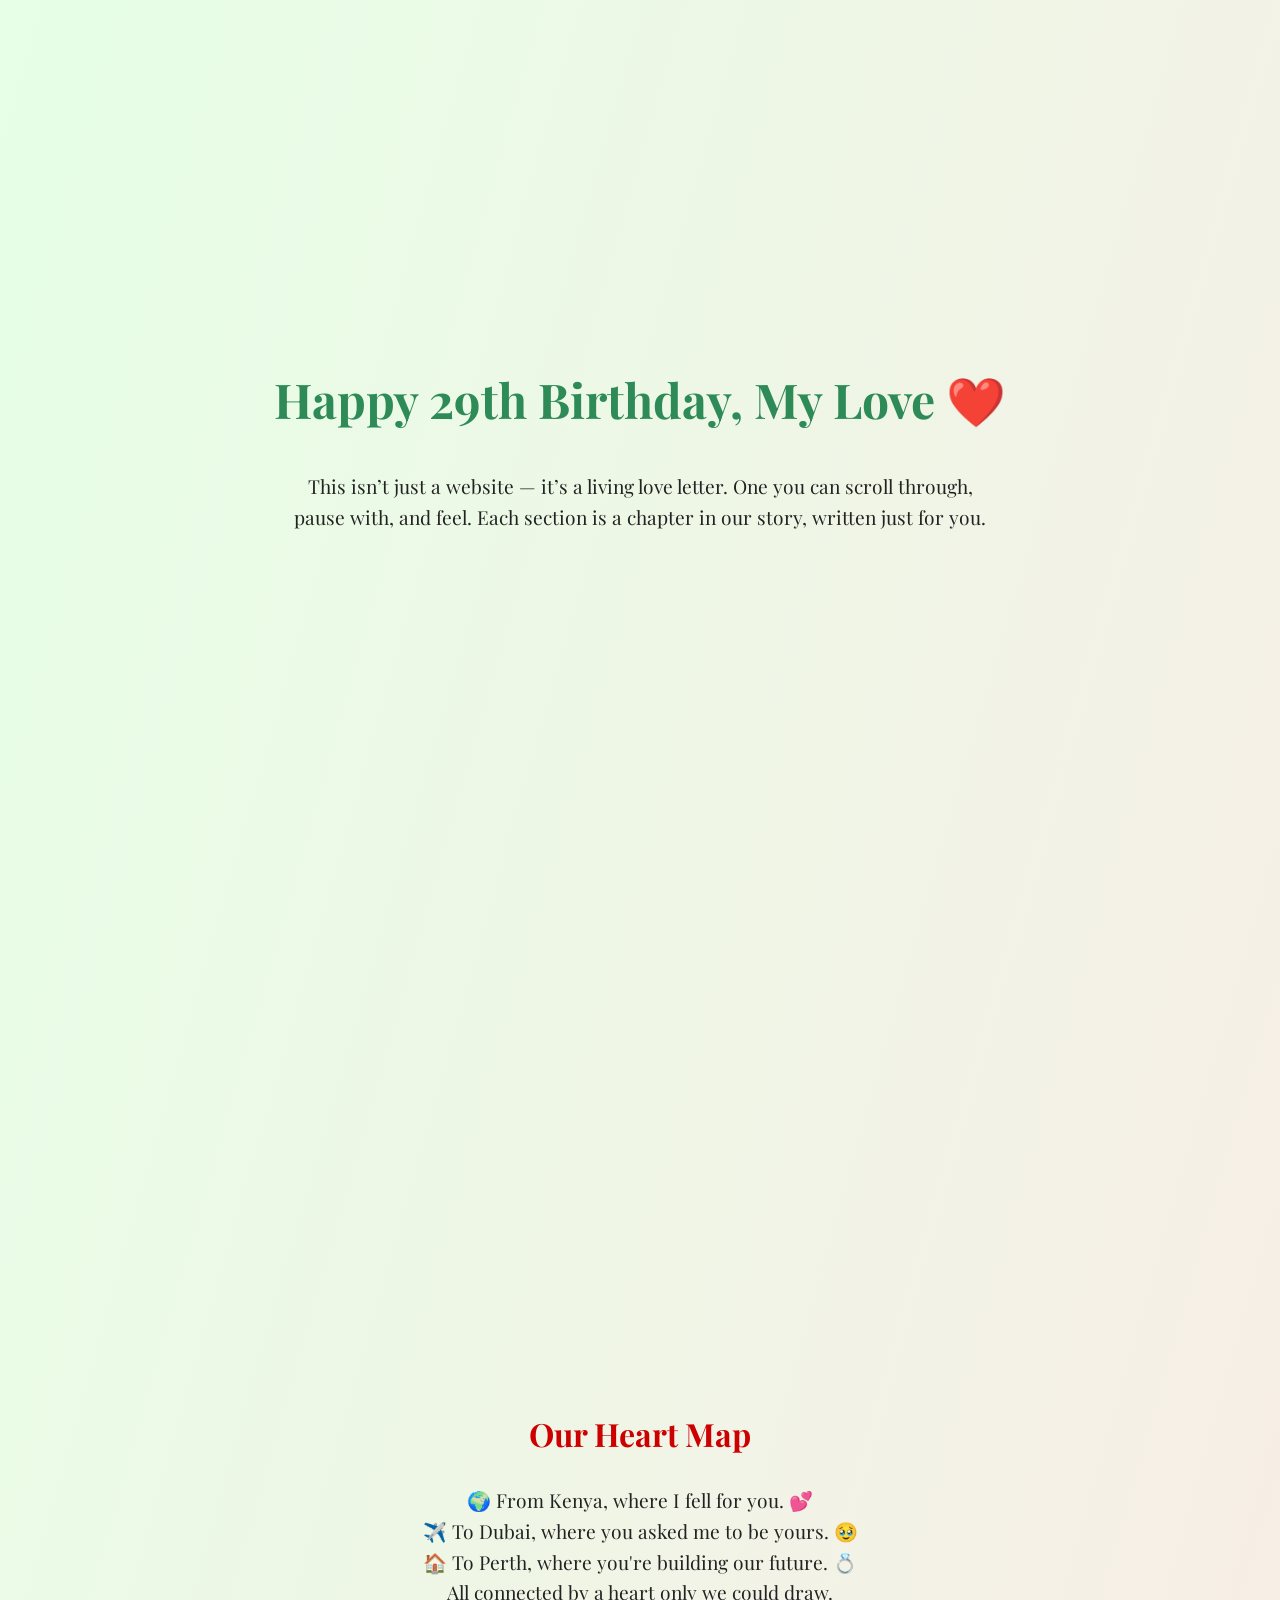
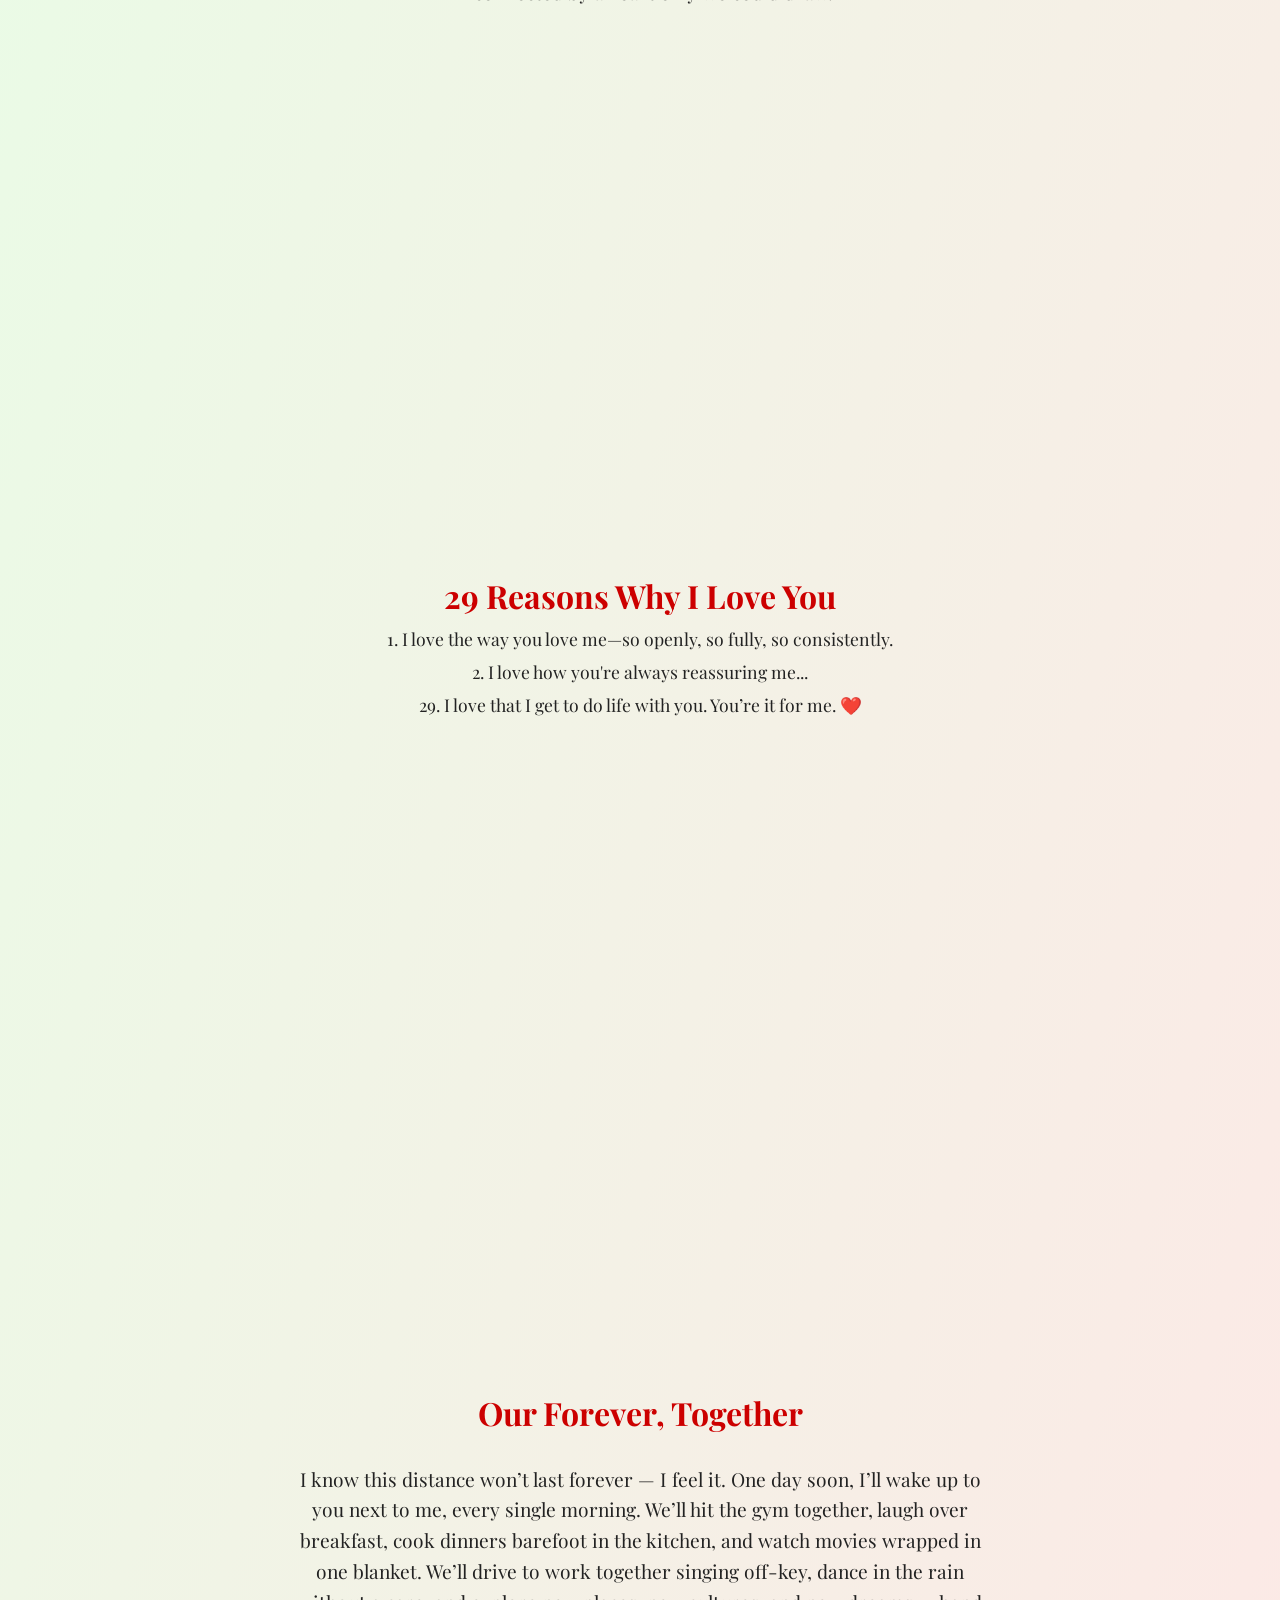
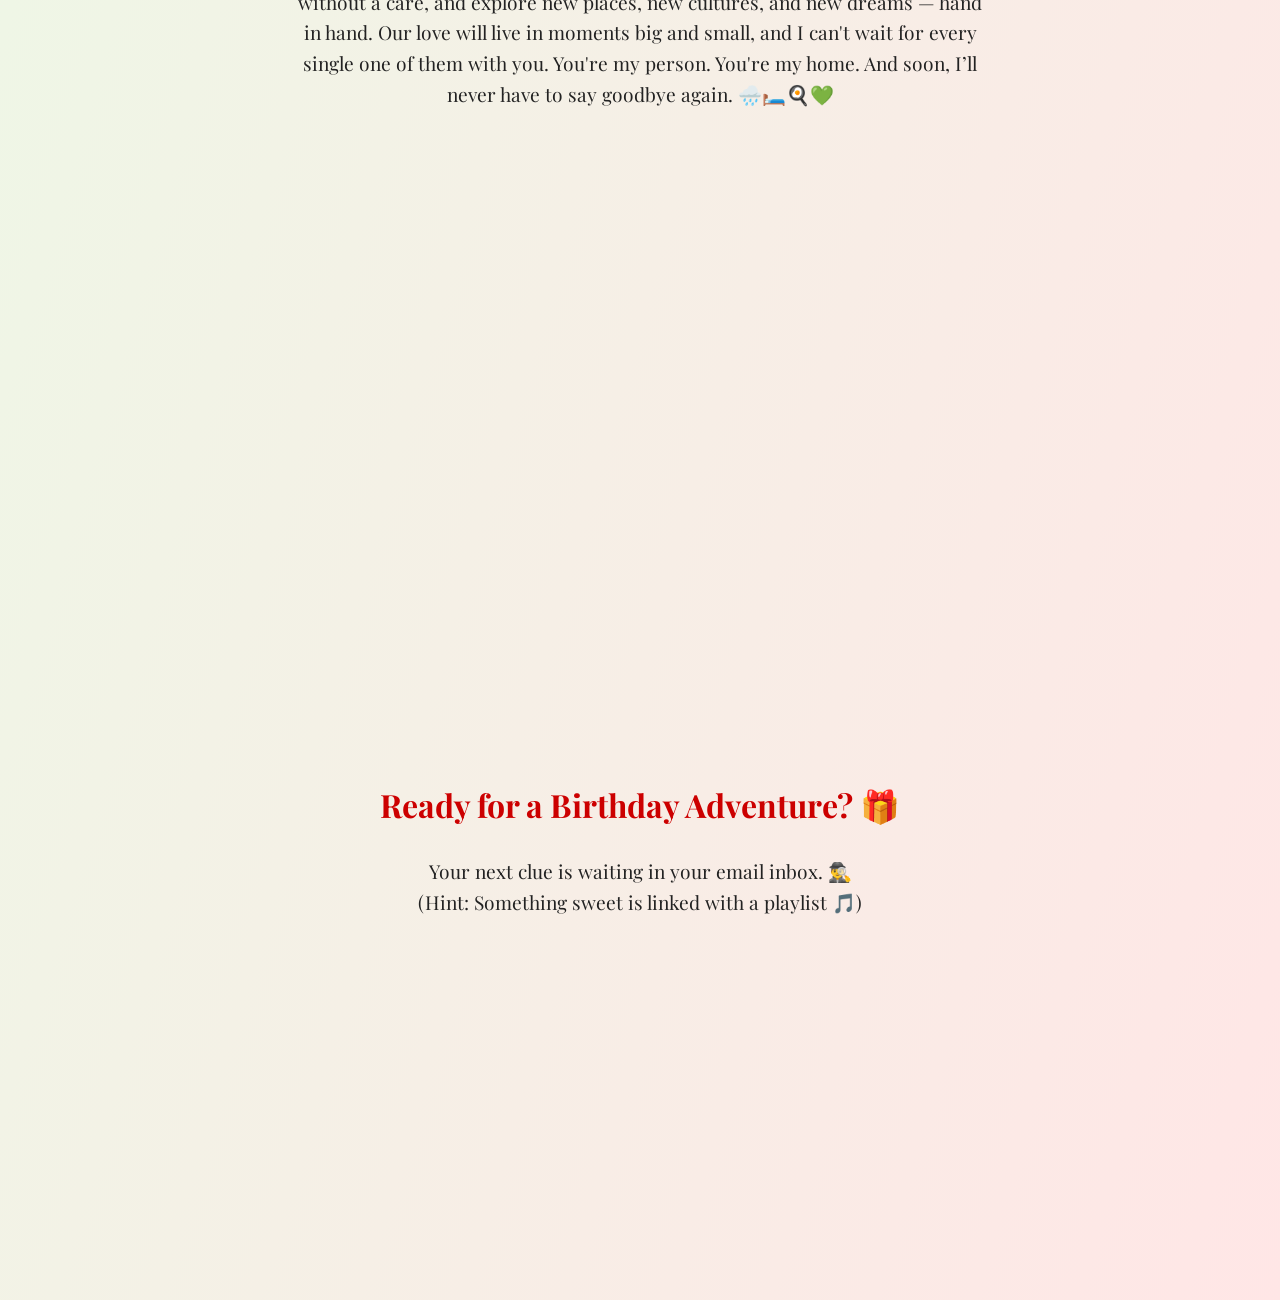
==== index.html @ 6cd581dd "Create index.html" ====
<!DOCTYPE html>
<html lang="en">
<head>
  <meta charset="UTF-8" />
  <meta name="viewport" content="width=device-width, initial-scale=1.0" />
  <title>Happy Birthday, My Love</title>
  <link rel="stylesheet" href="https://cdnjs.cloudflare.com/ajax/libs/font-awesome/6.0.0/css/all.min.css">
  <link href="https://fonts.googleapis.com/css2?family=Playfair+Display:wght@500;700&display=swap" rel="stylesheet">
  <style>
    * { margin: 0; padding: 0; box-sizing: border-box; }
    body {
      font-family: 'Playfair Display', serif;
      background: linear-gradient(to bottom right, #e6ffe6, #ffe6e6);
      color: #222;
      scroll-behavior: smooth;
    }
    section {
      padding: 80px 20px;
      min-height: 100vh;
      display: flex;
      flex-direction: column;
      justify-content: center;
      align-items: center;
      text-align: center;
      transition: all 0.5s ease-in-out;
    }
    h1 { font-size: 3em; color: #2e8b57; margin-bottom: 20px; }
    h2 { font-size: 2em; color: #cc0000; margin-bottom: 10px; }
    p { max-width: 700px; font-size: 1.2em; line-height: 1.6; margin-top: 20px; }
    .reasons-list li {
      list-style: none;
      margin-bottom: 10px;
      font-size: 1.1em;
    }
    .map {
      width: 100%;
      max-width: 600px;
      margin: 30px auto;
      animation: drawPath 3s forwards;
    }
    @keyframes drawPath {
      from { stroke-dashoffset: 300; }
      to { stroke-dashoffset: 0; }
    }
    .globe {
      width: 300px;
      height: 300px;
      border-radius: 50%;
      background: url('https://upload.wikimedia.org/wikipedia/commons/9/97/Rotating_earth_%28large%29.gif') no-repeat center/cover;
      margin-bottom: 20px;
    }
  </style>
</head>
<body>

<!-- Intro Page -->
<section id="intro">
  <h1>Happy 29th Birthday, My Love ❤️</h1>
  <p>This isn’t just a website — it’s a living love letter. One you can scroll through, pause with, and feel. Each section is a chapter in our story, written just for you.</p>
</section>

<!-- Globe + Love Map -->
<section id="love-map">
  <div class="globe"></div>
  <h2>Our Heart Map</h2>
  <p>🌍 From Kenya, where I fell for you. 💕<br>
     ✈️ To Dubai, where you asked me to be yours. 🥹<br>
     🏠 To Perth, where you're building our future. 💍<br>
     All connected by a heart only we could draw.</p>
</section>

<!-- 29 Reasons -->
<section id="reasons">
  <h2>29 Reasons Why I Love You</h2>
  <ul class="reasons-list">
    <li>1. I love the way you love me—so openly, so fully, so consistently.</li>
    <li>2. I love how you're always reassuring me...</li>
    <!-- Continue list up to 29 -->
    <li>29. I love that I get to do life with you. You’re it for me. ❤️</li>
  </ul>
</section>

<!-- Future Together -->
<section id="future">
  <h2>Our Forever, Together</h2>
  <p>I know this distance won’t last forever — I feel it. One day soon, I’ll wake up to you next to me, every single morning. We’ll hit the gym together, laugh over breakfast, cook dinners barefoot in the kitchen, and watch movies wrapped in one blanket. We’ll drive to work together singing off-key, dance in the rain without a care, and explore new places, new cultures, and new dreams — hand in hand. Our love will live in moments big and small, and I can't wait for every single one of them with you. You're my person. You're my home. And soon, I’ll never have to say goodbye again. 🌧️🛏️🍳💚</p>
</section>

<!-- Scavenger Hunt -->
<section id="hunt">
  <h2>Ready for a Birthday Adventure? 🎁</h2>
  <p>Your next clue is waiting in your email inbox. 🕵️‍♂️<br>
     (Hint: Something sweet is linked with a playlist 🎵)</p>
</section>

</body>
</html>
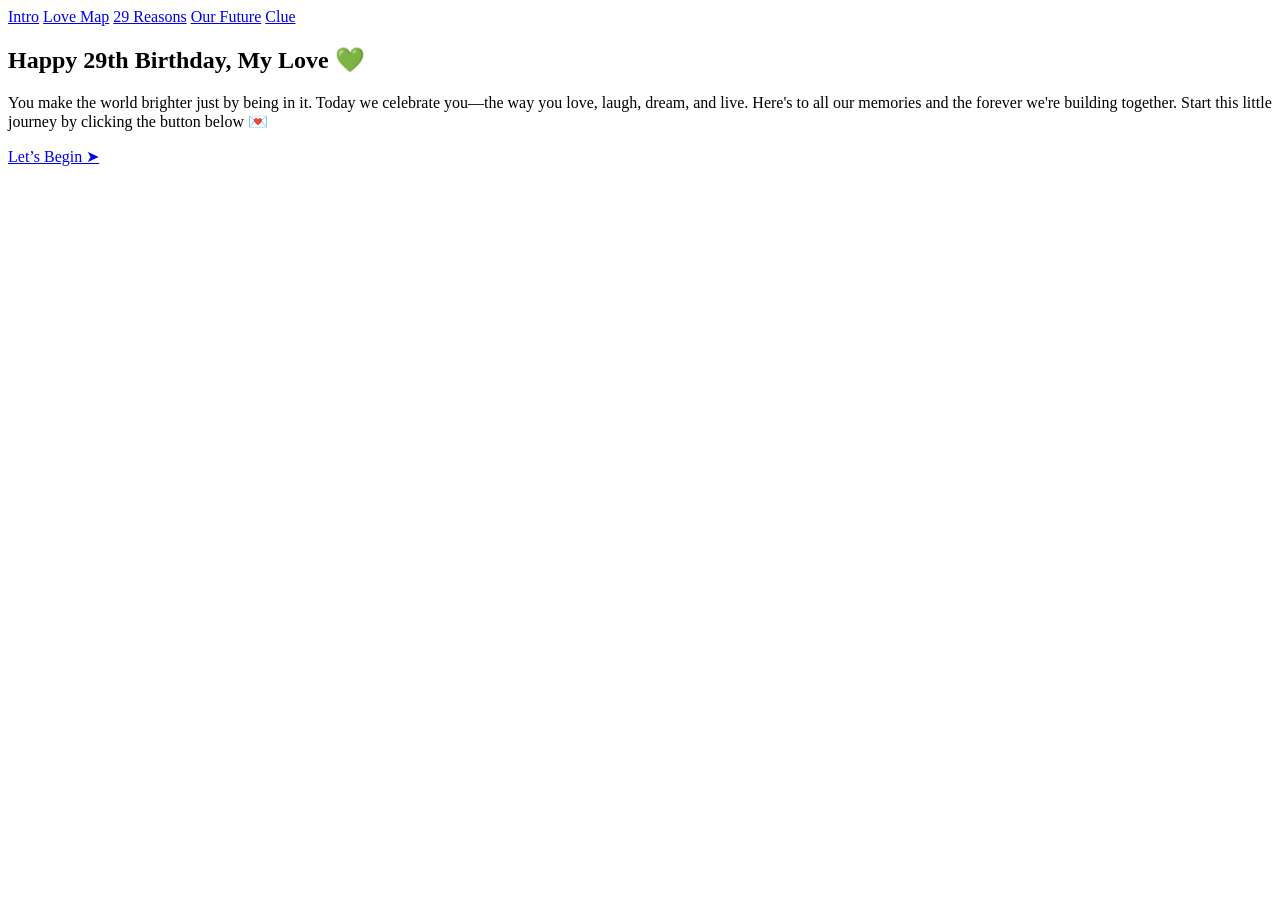
==== commit 78c73c4f: "Update index.html" ====
--- a/index.html
+++ b/index.html
@@ -1,97 +1,25 @@
+<!-- index.html -->
 <!DOCTYPE html>
 <html lang="en">
 <head>
   <meta charset="UTF-8" />
   <meta name="viewport" content="width=device-width, initial-scale=1.0" />
   <title>Happy Birthday, My Love</title>
-  <link rel="stylesheet" href="https://cdnjs.cloudflare.com/ajax/libs/font-awesome/6.0.0/css/all.min.css">
-  <link href="https://fonts.googleapis.com/css2?family=Playfair+Display:wght@500;700&display=swap" rel="stylesheet">
-  <style>
-    * { margin: 0; padding: 0; box-sizing: border-box; }
-    body {
-      font-family: 'Playfair Display', serif;
-      background: linear-gradient(to bottom right, #e6ffe6, #ffe6e6);
-      color: #222;
-      scroll-behavior: smooth;
-    }
-    section {
-      padding: 80px 20px;
-      min-height: 100vh;
-      display: flex;
-      flex-direction: column;
-      justify-content: center;
-      align-items: center;
-      text-align: center;
-      transition: all 0.5s ease-in-out;
-    }
-    h1 { font-size: 3em; color: #2e8b57; margin-bottom: 20px; }
-    h2 { font-size: 2em; color: #cc0000; margin-bottom: 10px; }
-    p { max-width: 700px; font-size: 1.2em; line-height: 1.6; margin-top: 20px; }
-    .reasons-list li {
-      list-style: none;
-      margin-bottom: 10px;
-      font-size: 1.1em;
-    }
-    .map {
-      width: 100%;
-      max-width: 600px;
-      margin: 30px auto;
-      animation: drawPath 3s forwards;
-    }
-    @keyframes drawPath {
-      from { stroke-dashoffset: 300; }
-      to { stroke-dashoffset: 0; }
-    }
-    .globe {
-      width: 300px;
-      height: 300px;
-      border-radius: 50%;
-      background: url('https://upload.wikimedia.org/wikipedia/commons/9/97/Rotating_earth_%28large%29.gif') no-repeat center/cover;
-      margin-bottom: 20px;
-    }
-  </style>
+  <link rel="stylesheet" href="styles.css" />
+  <link href="https://fonts.googleapis.com/css2?family=Great+Vibes&display=swap" rel="stylesheet">
 </head>
 <body>
-
-<!-- Intro Page -->
-<section id="intro">
-  <h1>Happy 29th Birthday, My Love ❤️</h1>
-  <p>This isn’t just a website — it’s a living love letter. One you can scroll through, pause with, and feel. Each section is a chapter in our story, written just for you.</p>
-</section>
-
-<!-- Globe + Love Map -->
-<section id="love-map">
-  <div class="globe"></div>
-  <h2>Our Heart Map</h2>
-  <p>🌍 From Kenya, where I fell for you. 💕<br>
-     ✈️ To Dubai, where you asked me to be yours. 🥹<br>
-     🏠 To Perth, where you're building our future. 💍<br>
-     All connected by a heart only we could draw.</p>
-</section>
-
-<!-- 29 Reasons -->
-<section id="reasons">
-  <h2>29 Reasons Why I Love You</h2>
-  <ul class="reasons-list">
-    <li>1. I love the way you love me—so openly, so fully, so consistently.</li>
-    <li>2. I love how you're always reassuring me...</li>
-    <!-- Continue list up to 29 -->
-    <li>29. I love that I get to do life with you. You’re it for me. ❤️</li>
-  </ul>
-</section>
-
-<!-- Future Together -->
-<section id="future">
-  <h2>Our Forever, Together</h2>
-  <p>I know this distance won’t last forever — I feel it. One day soon, I’ll wake up to you next to me, every single morning. We’ll hit the gym together, laugh over breakfast, cook dinners barefoot in the kitchen, and watch movies wrapped in one blanket. We’ll drive to work together singing off-key, dance in the rain without a care, and explore new places, new cultures, and new dreams — hand in hand. Our love will live in moments big and small, and I can't wait for every single one of them with you. You're my person. You're my home. And soon, I’ll never have to say goodbye again. 🌧️🛏️🍳💚</p>
-</section>
-
-<!-- Scavenger Hunt -->
-<section id="hunt">
-  <h2>Ready for a Birthday Adventure? 🎁</h2>
-  <p>Your next clue is waiting in your email inbox. 🕵️‍♂️<br>
-     (Hint: Something sweet is linked with a playlist 🎵)</p>
-</section>
-
+  <nav>
+    <a href="index.html">Intro</a>
+    <a href="map.html">Love Map</a>
+    <a href="reasons.html">29 Reasons</a>
+    <a href="future.html">Our Future</a>
+    <a href="clue.html">Clue</a>
+  </nav>
+  <section class="centered">
+    <h1 class="heart-title">Happy 29th Birthday, My Love 💚</h1>
+    <p>You make the world brighter just by being in it. Today we celebrate you—the way you love, laugh, dream, and live. Here's to all our memories and the forever we're building together. Start this little journey by clicking the button below 💌</p>
+    <a href="map.html" class="next-button">Let’s Begin ➤</a>
+  </section>
 </body>
 </html>
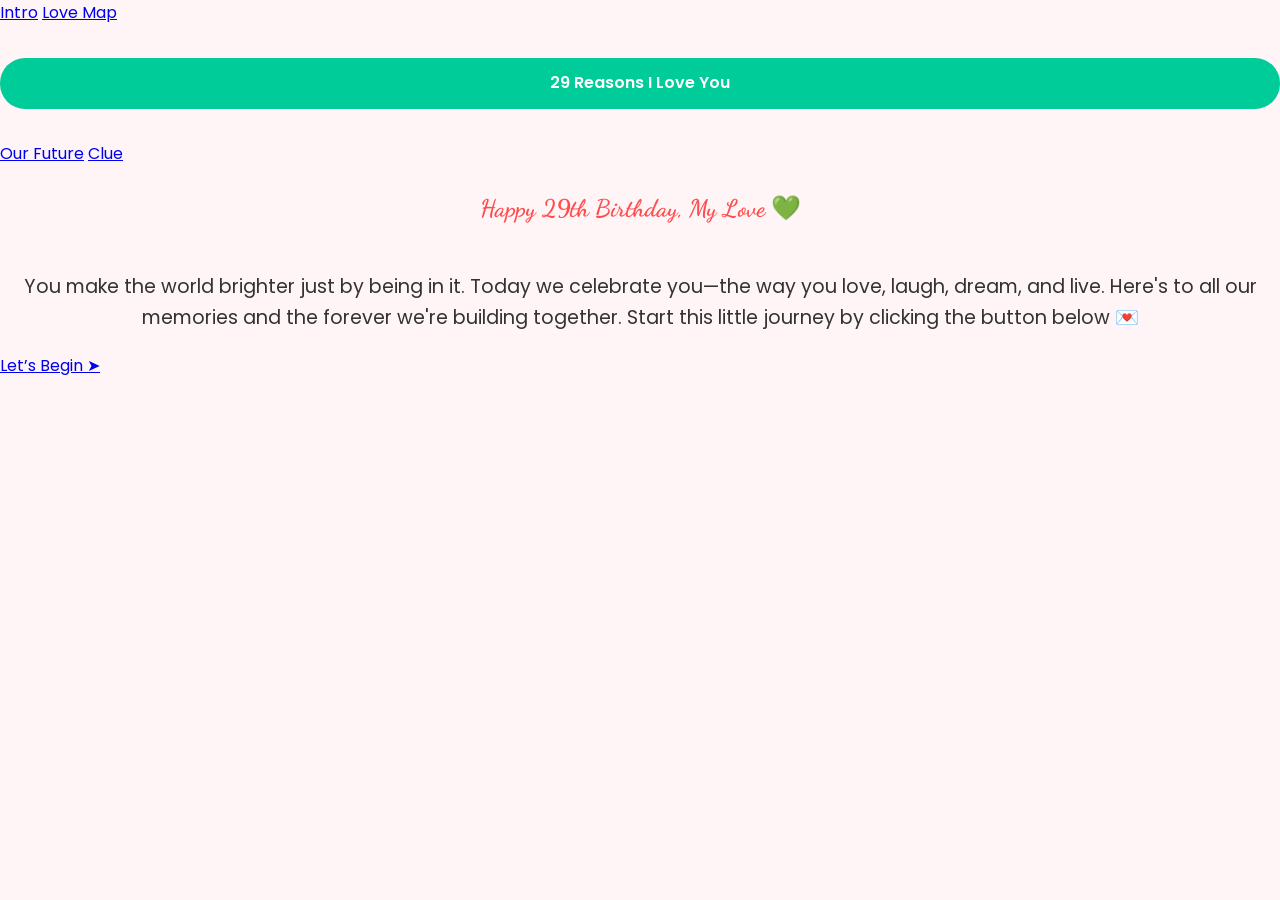
==== commit c7039193: "Update index.html" ====
--- a/index.html
+++ b/index.html
@@ -12,7 +12,7 @@
   <nav>
     <a href="index.html">Intro</a>
     <a href="map.html">Love Map</a>
-    <a href="reasons.html">29 Reasons</a>
+   <a href="reasons.html" class="button">29 Reasons I Love You</a>
     <a href="future.html">Our Future</a>
     <a href="clue.html">Clue</a>
   </nav>
--- a/styles.css
+++ b/styles.css
@@ -0,0 +1,136 @@
+/* styles.css – Romantic Red/Green Theme + Animations */
+
+@import url('https://fonts.googleapis.com/css2?family=Dancing+Script:wght@700&family=Poppins:wght@400;600&display=swap');
+
+:root {
+  --red: #ff4d4d;
+  --green: #00cc99;
+  --bg: #fff5f7;
+  --text: #333;
+}
+
+* {
+  margin: 0;
+  padding: 0;
+  box-sizing: border-box;
+}
+
+body {
+  background-color: var(--bg);
+  font-family: 'Poppins', sans-serif;
+  color: var(--text);
+  line-height: 1.6;
+  overflow-x: hidden;
+  position: relative;
+}
+
+h1, h2 {
+  font-family: 'Dancing Script', cursive;
+  color: var(--red);
+  text-align: center;
+  margin: 1em 0;
+  animation: fadeIn 2s ease-in;
+}
+
+p {
+  text-align: center;
+  font-size: 1.2em;
+  padding: 1em;
+  animation: fadeIn 3s ease-in-out;
+}
+
+.button,
+.btn {
+  display: block;
+  margin: 2em auto;
+  background-color: var(--green);
+  color: white;
+  padding: 0.8em 1.5em;
+  border: none;
+  border-radius: 25px;
+  font-size: 1em;
+  cursor: pointer;
+  transition: 0.3s ease;
+  font-weight: 600;
+  text-align: center;
+  text-decoration: none;
+}
+
+.button:hover,
+.btn:hover {
+  background-color: var(--red);
+}
+
+#globeViz {
+  width: 100vw;
+  height: 100vh;
+  position: relative;
+  z-index: 1;
+}
+
+.caption {
+  position: absolute;
+  top: 10%;
+  width: 100%;
+  text-align: center;
+  z-index: 10;
+  padding: 1rem;
+  background: rgba(255, 255, 255, 0.6);
+  border-radius: 12px;
+  backdrop-filter: blur(5px);
+}
+
+@keyframes fadeIn {
+  to {
+    opacity: 1;
+  }
+}
+
+.fade-in {
+  opacity: 0;
+  animation: fadeIn 2s forwards;
+}
+
+/* Floating Hearts */
+
+@keyframes floatHearts {
+  0% {
+    transform: translateY(0) scale(1);
+    opacity: 1;
+  }
+  100% {
+    transform: translateY(-100vh) scale(1.5);
+    opacity: 0;
+  }
+}
+
+.heart {
+  position: absolute;
+  width: 20px;
+  height: 20px;
+  background-color: var(--red);
+  transform: rotate(45deg);
+  animation: floatHearts 6s linear infinite;
+  top: 100%;
+  z-index: 0;
+}
+
+.heart::before,
+.heart::after {
+  content: '';
+  position: absolute;
+  width: 20px;
+  height: 20px;
+  background-color: var(--red);
+  border-radius: 50%;
+}
+
+.heart::before {
+  top: -10px;
+  left: 0;
+}
+
+.heart::after {
+  left: -10px;
+  top: 0;
+}
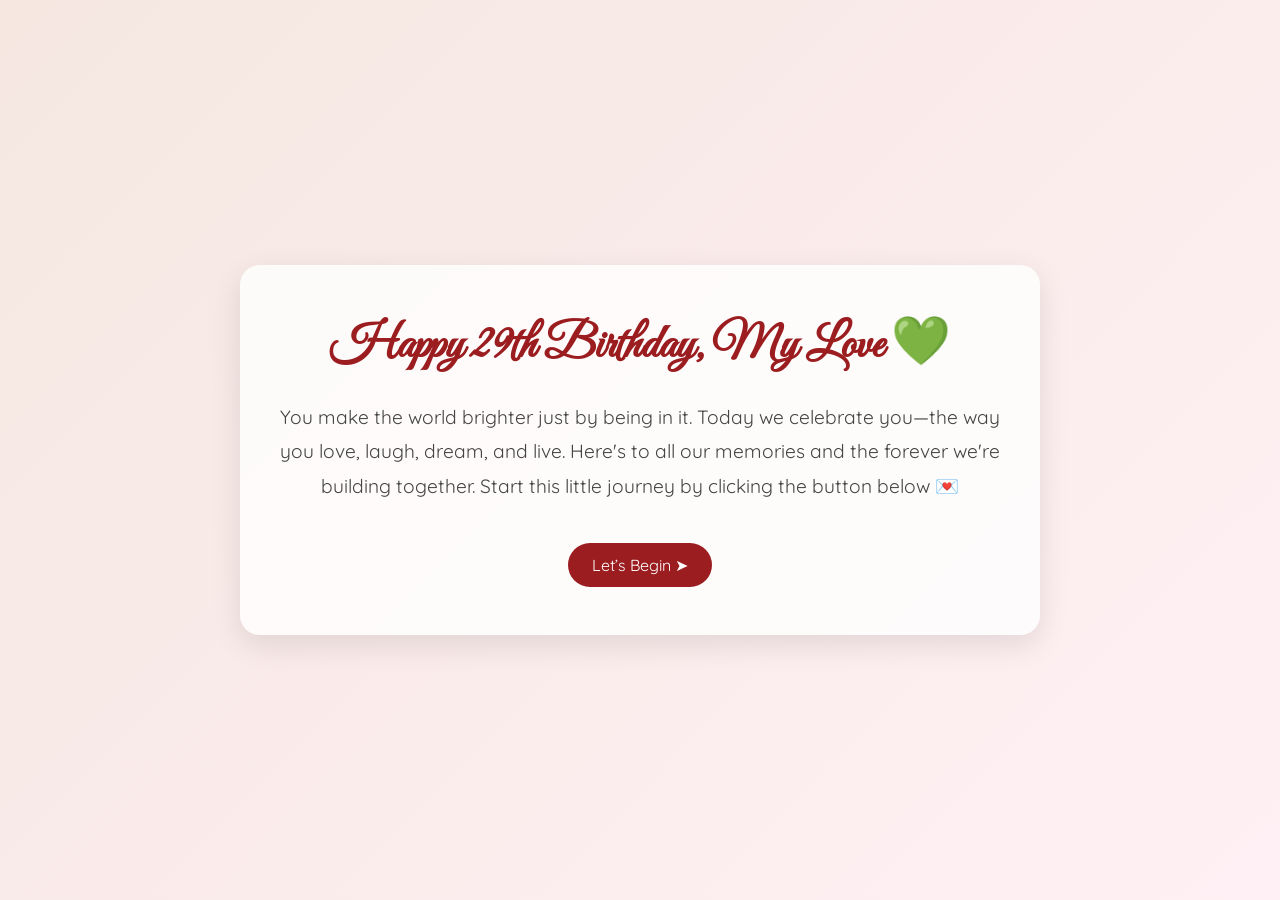
==== commit 72396dae: "Update index.html" ====
--- a/index.html
+++ b/index.html
@@ -5,17 +5,84 @@
   <meta charset="UTF-8" />
   <meta name="viewport" content="width=device-width, initial-scale=1.0" />
   <title>Happy Birthday, My Love</title>
-  <link rel="stylesheet" href="styles.css" />
-  <link href="https://fonts.googleapis.com/css2?family=Great+Vibes&display=swap" rel="stylesheet">
+  <link href="https://fonts.googleapis.com/css2?family=Great+Vibes&family=Quicksand:wght@400;600&display=swap" rel="stylesheet">
+  <style>
+    /* Reset & Fonts */
+    * {
+      margin: 0;
+      padding: 0;
+      box-sizing: border-box;
+    }
+
+    body {
+      font-family: 'Quicksand', sans-serif;
+      background: linear-gradient(135deg, #f5e7e0, #fff0f5);
+      color: #333;
+      min-height: 100vh;
+      display: flex;
+      align-items: center;
+      justify-content: center;
+      padding: 2rem;
+    }
+
+    .centered {
+      max-width: 800px;
+      text-align: center;
+      background: rgba(255, 255, 255, 0.8);
+      padding: 3rem 2rem;
+      border-radius: 20px;
+      box-shadow: 0 10px 30px rgba(0,0,0,0.1);
+    }
+
+    h1.heart-title {
+      font-family: 'Great Vibes', cursive;
+      font-size: 3rem;
+      color: #9b1d20;
+      margin-bottom: 1.5rem;
+      animation: fadeIn 2s ease-in-out forwards;
+    }
+
+    p {
+      font-size: 1.2rem;
+      line-height: 1.8;
+      margin-bottom: 2.5rem;
+      color: #444;
+      animation: fadeIn 3s ease-in-out forwards;
+    }
+
+    a.next-button {
+      display: inline-block;
+      background: #9b1d20;
+      color: white;
+      text-decoration: none;
+      padding: 0.75rem 1.5rem;
+      border-radius: 30px;
+      font-size: 1rem;
+      transition: background 0.3s ease;
+      animation: fadeIn 4s ease-in-out forwards;
+    }
+
+    a.next-button:hover {
+      background: #b9373f;
+    }
+
+    @keyframes fadeIn {
+      from { opacity: 0; transform: translateY(10px); }
+      to { opacity: 1; transform: translateY(0); }
+    }
+
+    @media (max-width: 600px) {
+      h1.heart-title {
+        font-size: 2.2rem;
+      }
+
+      p {
+        font-size: 1rem;
+      }
+    }
+  </style>
 </head>
 <body>
-  <nav>
-    <a href="index.html">Intro</a>
-    <a href="map.html">Love Map</a>
-   <a href="reasons.html" class="button">29 Reasons I Love You</a>
-    <a href="future.html">Our Future</a>
-    <a href="clue.html">Clue</a>
-  </nav>
   <section class="centered">
     <h1 class="heart-title">Happy 29th Birthday, My Love 💚</h1>
     <p>You make the world brighter just by being in it. Today we celebrate you—the way you love, laugh, dream, and live. Here's to all our memories and the forever we're building together. Start this little journey by clicking the button below 💌</p>
